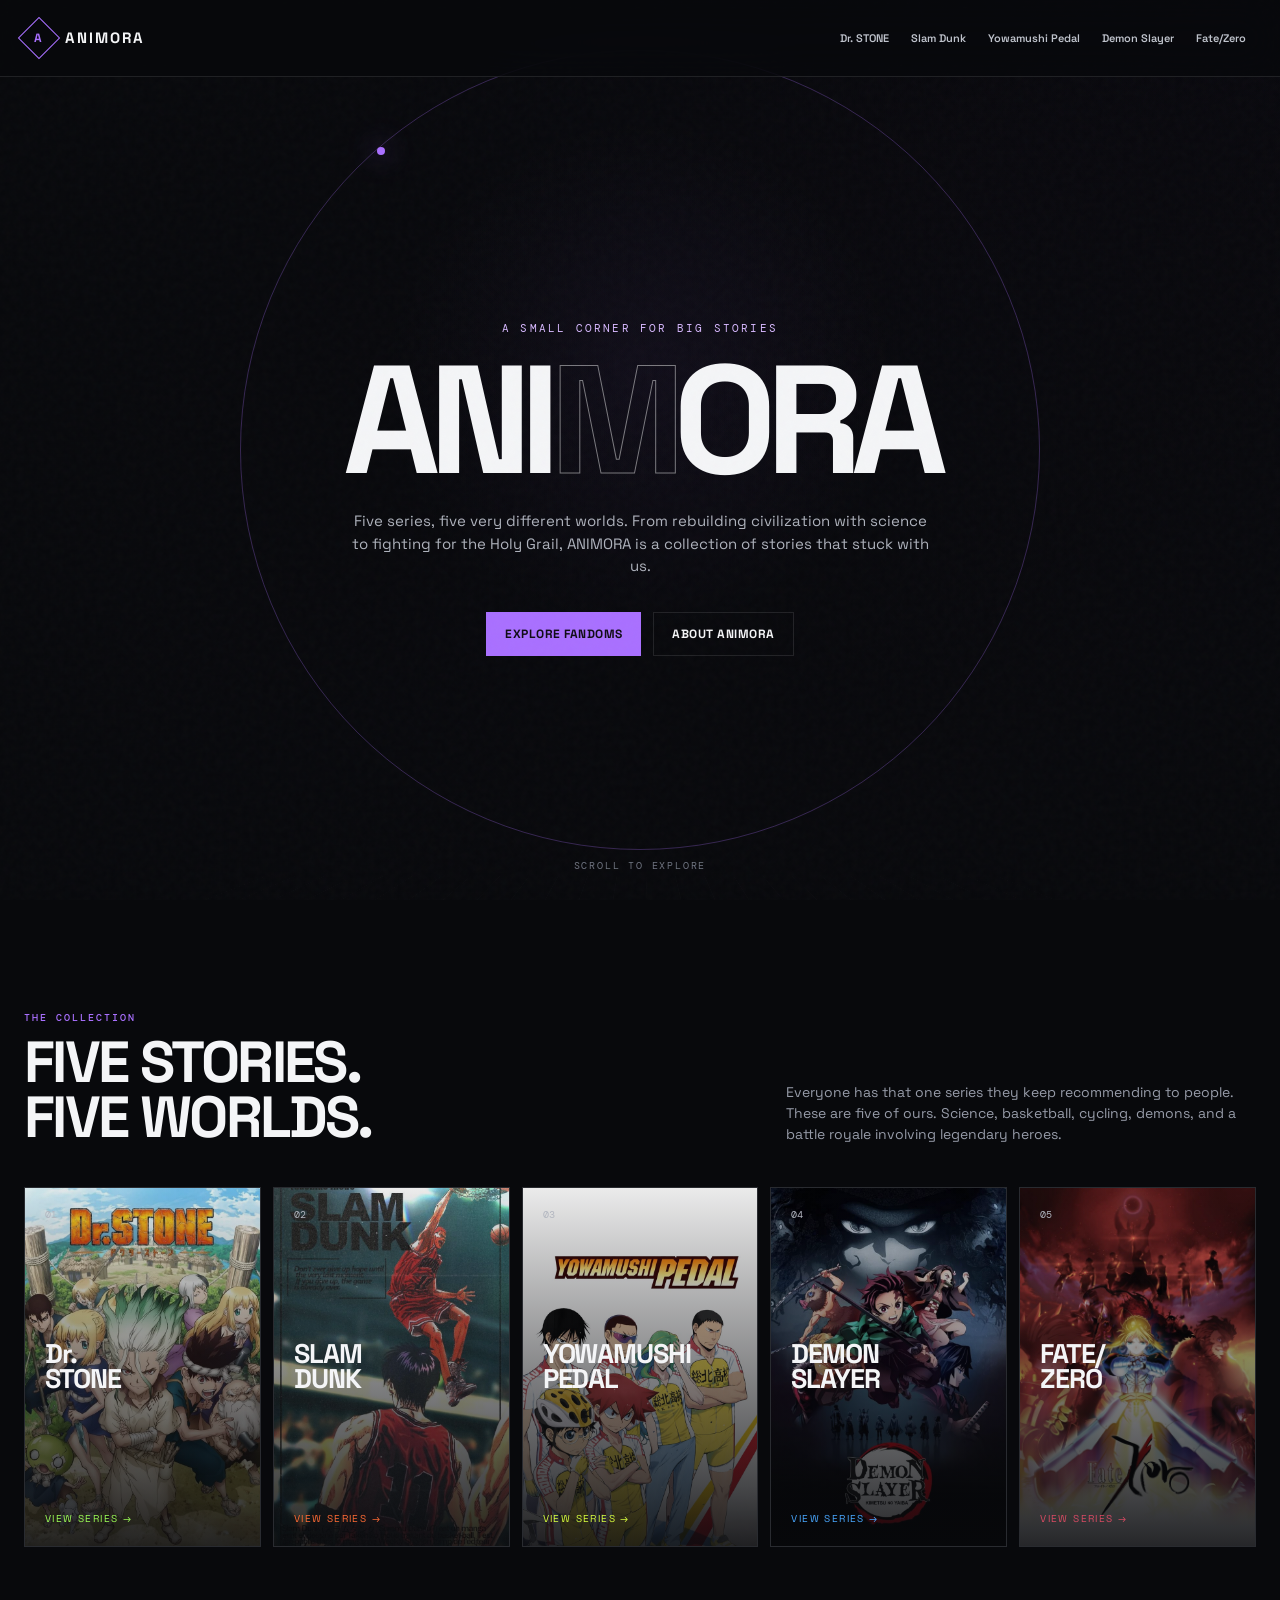
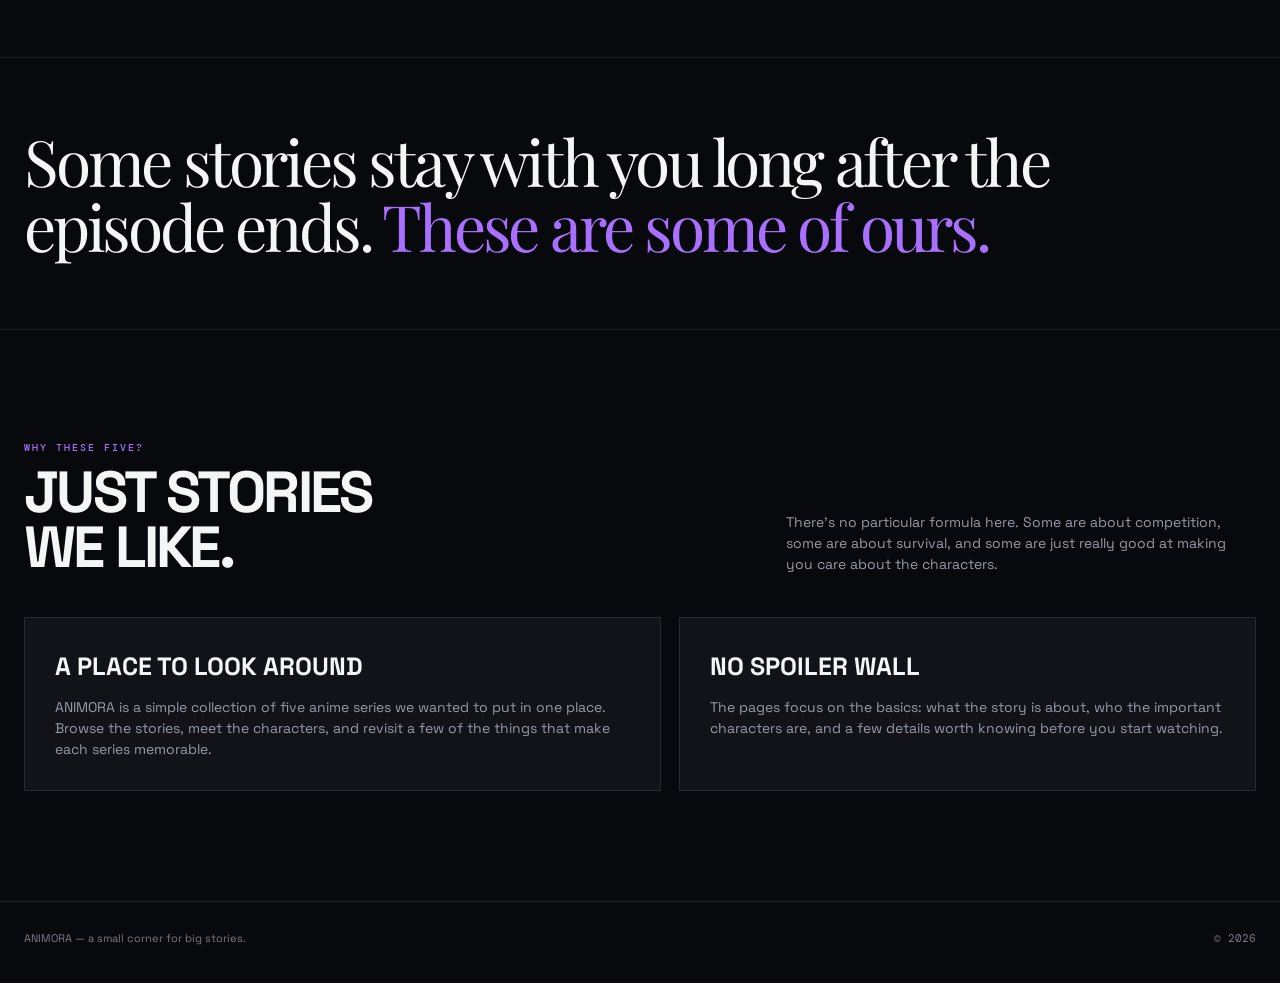
==== index.html @ 8fad2da7 "Update ANIMORA with anime images." ====
<!DOCTYPE html>
<html lang="en">
<head>
  <meta charset="UTF-8">
  <meta name="viewport" content="width=device-width, initial-scale=1.0">
  <title>ANIMORA — Anime Fandom Archive</title>
  <meta name="description" content="ANIMORA is a small corner for big anime stories. Explore Dr. STONE, Slam Dunk, Yowamushi Pedal, Demon Slayer, and Fate/Zero.">
  <link rel="stylesheet" href="css/style.css">
</head>
<body>

<nav class="nav">
  <div class="container nav-inner">
    <a href="index.html" class="logo" aria-label="ANIMORA home">
      <span class="logo-mark"><span>A</span></span>
      ANIMORA
    </a>

    <button class="menu-btn" aria-label="Open navigation" aria-expanded="false">☰</button>

    <div class="nav-links">
      <a href="dr-stone.html">Dr. STONE</a>
      <a href="slam-dunk.html">Slam Dunk</a>
      <a href="yowamushi-pedal.html">Yowamushi Pedal</a>
      <a href="demon-slayer.html">Demon Slayer</a>
      <a href="fate-zero.html">Fate/Zero</a>
    </div>
  </div>
</nav>


<main>
  <section class="hero" style="--hero-image:url('assets/backgrounds/animora-hero.jpg')">
    <div class="hero-bg"></div>
    <div class="grid"></div>
    <div class="orbit"></div>

    <div class="hero-content">
      <div class="kicker">A SMALL CORNER FOR BIG STORIES</div>
      <h1>ANI<span class="outline">M</span>ORA</h1>
      <p class="hero-copy">
        Five series, five very different worlds. From rebuilding civilization with science
        to fighting for the Holy Grail, ANIMORA is a collection of stories that stuck with us.
      </p>

      <div class="hero-actions">
        <a href="#fandoms" class="btn primary">EXPLORE FANDOMS</a>
        <a href="#about" class="btn">ABOUT ANIMORA</a>
      </div>
    </div>

    <div class="scroll-note">SCROLL TO EXPLORE</div>
  </section>

  <section class="section" id="fandoms">
    <div class="container">
      <div class="section-head reveal">
        <div>
          <div class="eyebrow">THE COLLECTION</div>
          <h2>FIVE STORIES.<br>FIVE WORLDS.</h2>
        </div>
        <p class="section-intro">
          Everyone has that one series they keep recommending to people.
          These are five of ours. Science, basketball, cycling, demons,
          and a battle royale involving legendary heroes.
        </p>
      </div>

      <div class="fandom-grid">
        <a class="fandom-card reveal" href="dr-stone.html" style="--card-accent:#9cff57">
          <div class="fandom-art"><img src="assets/backgrounds/dr-stone-bg.jpg" alt="Dr Stone anime artwork" loading="lazy"></div>
          <span class="fandom-number">01</span>
          <strong class="fandom-title">Dr.<br>STONE</strong>
          <span class="fandom-link">VIEW SERIES →</span>
        </a>

        <a class="fandom-card reveal" href="slam-dunk.html" style="--card-accent:#ff6b35">
          <div class="fandom-art"><img src="assets/backgrounds/slam-dunk-bg.jpg" alt="Slam Dunk anime artwork" loading="lazy"></div>
          <span class="fandom-number">02</span>
          <strong class="fandom-title">SLAM<br>DUNK</strong>
          <span class="fandom-link">VIEW SERIES →</span>
        </a>

        <a class="fandom-card reveal" href="yowamushi-pedal.html" style="--card-accent:#d9ff3f">
          <div class="fandom-art"><img src="assets/backgrounds/yowamushi-pedal-bg.jpg" alt="Yowamushi Pedal anime artwork" loading="lazy"></div>
          <span class="fandom-number">03</span>
          <strong class="fandom-title">YOWAMUSHI<br>PEDAL</strong>
          <span class="fandom-link">VIEW SERIES →</span>
        </a>

        <a class="fandom-card reveal" href="demon-slayer.html" style="--card-accent:#4aa8ff">
          <div class="fandom-art"><img src="assets/backgrounds/demon-slayer-bg.jpg" alt="Demon Slayer anime artwork" loading="lazy"></div>
          <span class="fandom-number">04</span>
          <strong class="fandom-title">DEMON<br>SLAYER</strong>
          <span class="fandom-link">VIEW SERIES →</span>
        </a>

        <a class="fandom-card reveal" href="fate-zero.html" style="--card-accent:#d84b63">
          <div class="fandom-art"><img src="assets/backgrounds/fate-zero-bg.jpg" alt="Fate Zero anime artwork" loading="lazy"></div>
          <span class="fandom-number">05</span>
          <strong class="fandom-title">FATE/<br>ZERO</strong>
          <span class="fandom-link">VIEW SERIES →</span>
        </a>
      </div>
    </div>
  </section>

  <section class="manifesto" id="about">
    <div class="container reveal">
      <p>
        Some stories stay with you long after the episode ends.
        <em>These are some of ours.</em>
      </p>
    </div>
  </section>

  <section class="section">
    <div class="container">
      <div class="section-head reveal">
        <div>
          <div class="eyebrow">WHY THESE FIVE?</div>
          <h2>JUST STORIES<br>WE LIKE.</h2>
        </div>
        <p class="section-intro">
          There's no particular formula here. Some are about competition,
          some are about survival, and some are just really good at making
          you care about the characters.
        </p>
      </div>

      <div class="content-grid">
        <article class="panel reveal">
          <h3>A PLACE TO LOOK AROUND</h3>
          <p>
            ANIMORA is a simple collection of five anime series we wanted
            to put in one place. Browse the stories, meet the characters,
            and revisit a few of the things that make each series memorable.
          </p>
        </article>

        <article class="panel reveal">
          <h3>NO SPOILER WALL</h3>
          <p>
            The pages focus on the basics: what the story is about,
            who the important characters are, and a few details worth knowing
            before you start watching.
          </p>
        </article>
      </div>
    </div>
  </section>
</main>


<footer class="footer">
  <div class="container footer-row">
    <span>ANIMORA — a small corner for big stories.</span>
    <span class="mono">© 2026</span>
  </div>
</footer>

<script src="js/script.js"></script>
</body>
</html>
---- css/style.css ----
@import url("https://fonts.googleapis.com/css2?family=DM+Mono:wght@400;500&family=Space+Grotesk:wght@400;500;600;700&family=Playfair+Display:wght@600;700&display=swap");

/* =========================================================
   01. TOKENS / RESET
========================================================= */
:root {
  --bg: #08090c;
  --panel: #111319;
  --panel-2: #171a22;
  --text: #f4f5f7;
  --muted: #969ba8;
  --line: rgba(255,255,255,.10);
  --accent: #a970ff;
  --accent-2: #d8b9ff;
  --max: 1240px;
  --ease: cubic-bezier(.22,1,.36,1);
}

* { box-sizing: border-box; margin: 0; padding: 0; }
html { scroll-behavior: smooth; }
body {
  min-width: 320px;
  overflow-x: hidden;
  background: var(--bg);
  color: var(--text);
  font-family: "Space Grotesk", system-ui, sans-serif;
  line-height: 1.5;
}
a { color: inherit; text-decoration: none; }
button { font: inherit; }
img { display: block; max-width: 100%; }
.container { width: min(var(--max), calc(100% - 48px)); margin-inline: auto; }
.mono { font-family: "DM Mono", monospace; }

/* =========================================================
   02. GLOBAL GRAIN
========================================================= */
body::before {
  content: "";
  position: fixed;
  inset: 0;
  z-index: 90;
  pointer-events: none;
  opacity: .035;
  background-image: url("data:image/svg+xml,%3Csvg viewBox='0 0 160 160' xmlns='http://www.w3.org/2000/svg'%3E%3Cfilter id='n'%3E%3CfeTurbulence type='fractalNoise' baseFrequency='.85' numOctaves='3' stitchTiles='stitch'/%3E%3C/filter%3E%3Crect width='100%25' height='100%25' filter='url(%23n)' opacity='.7'/%3E%3C/svg%3E");
}

/* =========================================================
   03. NAVIGATION
========================================================= */
.nav {
  position: fixed;
  inset: 0 0 auto;
  z-index: 100;
  border-bottom: 1px solid var(--line);
  background: rgba(8,9,12,.72);
  backdrop-filter: blur(18px);
}
.nav-inner { min-height: 76px; display: flex; align-items: center; gap: 28px; }
.logo { display: flex; align-items: center; gap: 11px; flex-shrink: 0; font-size: 15px; font-weight: 700; letter-spacing: .13em; }
.logo-mark { width: 30px; height: 30px; display: grid; place-items: center; border: 1px solid var(--accent); transform: rotate(45deg); }
.logo-mark span { color: var(--accent); font-size: 12px; transform: rotate(-45deg); }
.nav-links { margin-left: auto; display: flex; align-items: center; gap: 2px; }
.nav-links a { padding: 9px 10px; color: #bfc3cc; font-size: 11px; font-weight: 600; transition: color .25s ease; }
.nav-links a:hover, .nav-links a.active { color: var(--text); }
.nav-links a.active::after { content: ""; display: block; width: 100%; height: 2px; margin-top: 5px; background: var(--accent); }
.menu-btn { display: none; margin-left: auto; border: 0; background: none; color: var(--text); font-size: 24px; cursor: pointer; }

/* =========================================================
   04. HERO / BACKGROUNDS
========================================================= */
.hero { min-height: 100svh; position: relative; display: grid; place-items: center; overflow: hidden; }
.hero-bg {
  position: absolute;
  inset: 0;
  background-image:
    linear-gradient(90deg, rgba(8,9,12,.92) 0%, rgba(8,9,12,.52) 48%, rgba(8,9,12,.30) 100%),
    linear-gradient(180deg, rgba(8,9,12,.25), rgba(8,9,12,.78)),
    var(--hero-image),
    radial-gradient(circle at 50% 42%, color-mix(in srgb,var(--accent) 23%,transparent), transparent 30%),
    linear-gradient(145deg,#08090c,#0c0912 48%,#08090c);
  background-size: cover;
  background-position: center;
  transform: scale(1.02);
}
.hero-bg::after { content:""; position:absolute; inset:0; background:linear-gradient(0deg,rgba(8,9,12,.75),transparent 35%,rgba(8,9,12,.25)); }
.grid { position:absolute; inset:-20%; opacity:.10; background-image:linear-gradient(var(--line) 1px,transparent 1px),linear-gradient(90deg,var(--line) 1px,transparent 1px); background-size:70px 70px; transform:perspective(500px) rotateX(55deg) translateY(32%); transform-origin:center bottom; }
.orbit { position:absolute; width:min(72vw,800px); height:min(72vw,800px); border:1px solid color-mix(in srgb,var(--accent) 28%,transparent); border-radius:50%; animation:spin 30s linear infinite; }
.orbit::after { content:""; position:absolute; width:8px; height:8px; top:12%; left:17%; border-radius:50%; background:var(--accent); box-shadow:0 0 28px var(--accent); }
@keyframes spin { to { transform: rotate(360deg); } }
.hero-content { position:relative; z-index:2; width:min(900px,100%); padding-top:76px; text-align:center; }
.kicker, .eyebrow, .tag { font-family:"DM Mono",monospace; text-transform:uppercase; letter-spacing:.2em; }
.kicker { margin-bottom:24px; color:var(--accent-2); font-size:11px; }
.hero h1 { font-size:clamp(64px,12vw,154px); line-height:.78; font-weight:700; letter-spacing:-.075em; }
.hero h1 .outline { color:transparent; -webkit-text-stroke:1px rgba(255,255,255,.45); }
.hero-copy { max-width:590px; margin:30px auto 0; color:#aeb2bc; font-size:15px; }
.hero-actions { display:flex; justify-content:center; gap:12px; margin-top:34px; }
.btn { display:inline-block; padding:12px 18px; border:1px solid var(--line); font-size:12px; font-weight:700; letter-spacing:.04em; transition:transform .25s ease,border-color .25s ease; }
.btn.primary { border-color:var(--accent); background:var(--accent); color:#100c16; }
.btn:hover { transform:translateY(-2px); border-color:var(--accent); }
.scroll-note { position:absolute; bottom:28px; left:50%; transform:translateX(-50%); color:#6f7480; font:400 10px "DM Mono",monospace; letter-spacing:.18em; }

/* =========================================================
   05. LANDING / COLLECTION
========================================================= */
.section { padding:110px 0; }
.section-head { display:flex; justify-content:space-between; align-items:end; gap:30px; margin-bottom:42px; }
.eyebrow { margin-bottom:10px; color:var(--accent); font-size:10px; font-weight:500; }
.section h2 { font-size:clamp(32px,5vw,58px); line-height:.95; letter-spacing:-.045em; }
.section-intro { max-width:470px; color:var(--muted); font-size:14px; }
.fandom-grid { display:grid; grid-template-columns:repeat(5,1fr); gap:12px; }
.fandom-card { min-height:360px; position:relative; overflow:hidden; display:flex; flex-direction:column; justify-content:space-between; padding:20px; border:1px solid var(--line); background:var(--panel); transition:transform .35s var(--ease),border-color .35s ease; }
.fandom-card:hover { transform:translateY(-7px); border-color:color-mix(in srgb,var(--card-accent) 70%,transparent); }
.fandom-art { position:absolute; inset:0; overflow:hidden; background:var(--panel); }
.fandom-art::after { content:""; position:absolute; inset:0; background:linear-gradient(180deg,rgba(8,9,12,.08),rgba(8,9,12,.88)); }
.fandom-art img { width:100%; height:100%; object-fit:cover; object-position:center; filter:saturate(.92); }
.fandom-number,.fandom-title,.fandom-link { position:relative; z-index:2; }
.fandom-number { color:#b1b5bf; font:400 10px "DM Mono",monospace; }
.fandom-title { font-size:27px; line-height:.95; letter-spacing:-.04em; }
.fandom-link { color:var(--card-accent); font-size:10px; letter-spacing:.14em; text-transform:uppercase; }
.manifesto { padding:70px 0; border-top:1px solid var(--line); border-bottom:1px solid var(--line); }
.manifesto p { max-width:1050px; font-family:"Playfair Display",serif; font-size:clamp(28px,5vw,68px); line-height:1.02; letter-spacing:-.05em; }
.manifesto em { color:var(--accent); font-style:normal; }

/* =========================================================
   06. FANDOM PAGES
========================================================= */
.fandom-page { --accent:#9cff57; --accent-2:#57e6ff; }
.fandom-page .hero { min-height:82svh; place-items:end start; text-align:left; }
.fandom-page .hero-content { width:min(var(--max),calc(100% - 48px)); margin:auto; padding:150px 0 90px; text-align:left; }
.fandom-page .hero h1 { max-width:950px; font-size:clamp(62px,10vw,132px); }
.fandom-page .hero-copy { max-width:610px; margin:26px 0 0; }
.tag { display:inline-block; margin-bottom:18px; padding:6px 9px; border:1px solid color-mix(in srgb,var(--accent) 50%,transparent); color:var(--accent); font-size:9px; }
.content-grid { display:grid; grid-template-columns:1.05fr .95fr; gap:18px; }
.panel { padding:30px; border:1px solid var(--line); background:var(--panel); }
.panel h3 { margin-bottom:12px; font-size:25px; }
.panel p { color:var(--muted); font-size:14px; }
.character-grid { display:grid; grid-template-columns:repeat(3,1fr); gap:12px; }
.character { min-height:300px; position:relative; overflow:hidden; padding:0; border:1px solid var(--line); background:linear-gradient(145deg,#12151b,#0c0e13); }
.character::after { content:""; position:absolute; inset:0; background:linear-gradient(180deg,transparent 38%,rgba(8,9,12,.92) 100%); pointer-events:none; }
.character-image { width:100%; height:190px; object-fit:cover; object-position:center; filter:saturate(.9); }
.character .initials,.character h3,.character p { position:relative; z-index:2; margin-inline:20px; }
.character .initials { margin-top:-42px; color:color-mix(in srgb,var(--accent) 75%,white); font-size:30px; font-weight:700; letter-spacing:-.06em; }
.character h3 { margin-top:18px; font-size:20px; }
.character p { margin-top:5px; padding-bottom:20px; color:var(--muted); font-size:12px; }
.media-grid { display:grid; grid-template-columns:repeat(3,1fr); gap:12px; }
.media-card { overflow:hidden; border:1px solid var(--line); background:var(--panel); }
.media-art { aspect-ratio:4/3; position:relative; overflow:hidden; display:grid; place-items:center; }
.media-art img { position:absolute; inset:0; width:100%; height:100%; object-fit:cover; filter:saturate(.85); }
.media-art::after { content:""; position:absolute; inset:0; background:linear-gradient(180deg,rgba(8,9,12,.05),rgba(8,9,12,.70)); }
.media-art span { position:relative; z-index:2; font-size:38px; font-weight:700; letter-spacing:-.06em; text-shadow:0 3px 20px #000; }
.media-card figcaption { padding:14px; color:#a6aab4; font-size:11px; }
.fact-grid { display:grid; grid-template-columns:repeat(4,1fr); gap:12px; }
.fact { padding:14px 16px; border-left:2px solid var(--accent); background:var(--panel); }
.fact strong { display:block; font-size:22px; }
.fact span { color:var(--muted); font-size:11px; }

/* =========================================================
   07. FOOTER / MOTION
========================================================= */
.footer { padding:28px 0 36px; border-top:1px solid var(--line); color:#777c88; font-size:11px; }
.footer-row { display:flex; justify-content:space-between; gap:20px; }
.reveal { opacity:0; transform:translateY(18px); transition:.7s var(--ease); }
.reveal.show { opacity:1; transform:none; }

/* =========================================================
   08. RESPONSIVE
========================================================= */
@media (max-width:1050px) {
  .nav-links a { padding-inline:6px; font-size:10px; }
  .fandom-grid { grid-template-columns:repeat(2,1fr); }
  .character-grid { grid-template-columns:repeat(2,1fr); }
}

@media (max-width:760px) {
  .container { width:min(var(--max),calc(100% - 32px)); }
  .nav-inner { min-height:68px; }
  .menu-btn { display:block; }
  .nav-links { display:none; position:absolute; top:68px; left:16px; right:16px; padding:10px; flex-direction:column; align-items:stretch; border:1px solid var(--line); background:#0d0f14; }
  .nav-links.open { display:flex; }
  .nav-links a { padding:12px; }
  .hero h1 { font-size:clamp(58px,18vw,100px); }
  .hero-bg { background-position:65% center; }
  .section { padding:80px 0; }
  .section-head { display:block; }
  .section-intro { margin-top:18px; }
  .fandom-grid,.character-grid,.media-grid,.fact-grid,.content-grid { grid-template-columns:1fr; }
  .fandom-card { min-height:300px; }
  .fandom-page .hero { min-height:90svh; }
  .fandom-page .hero-content { width:min(var(--max),calc(100% - 32px)); padding:130px 0 70px; }
  .character { min-height:330px; }
  .character-image { height:220px; }
  .footer-row { display:block; }
  .footer-row > * + * { margin-top:8px; }
}

@media (prefers-reduced-motion:reduce) {
  html { scroll-behavior:auto; }
  *,*::before,*::after { animation-duration:.01ms !important; transition-duration:.01ms !important; }
}
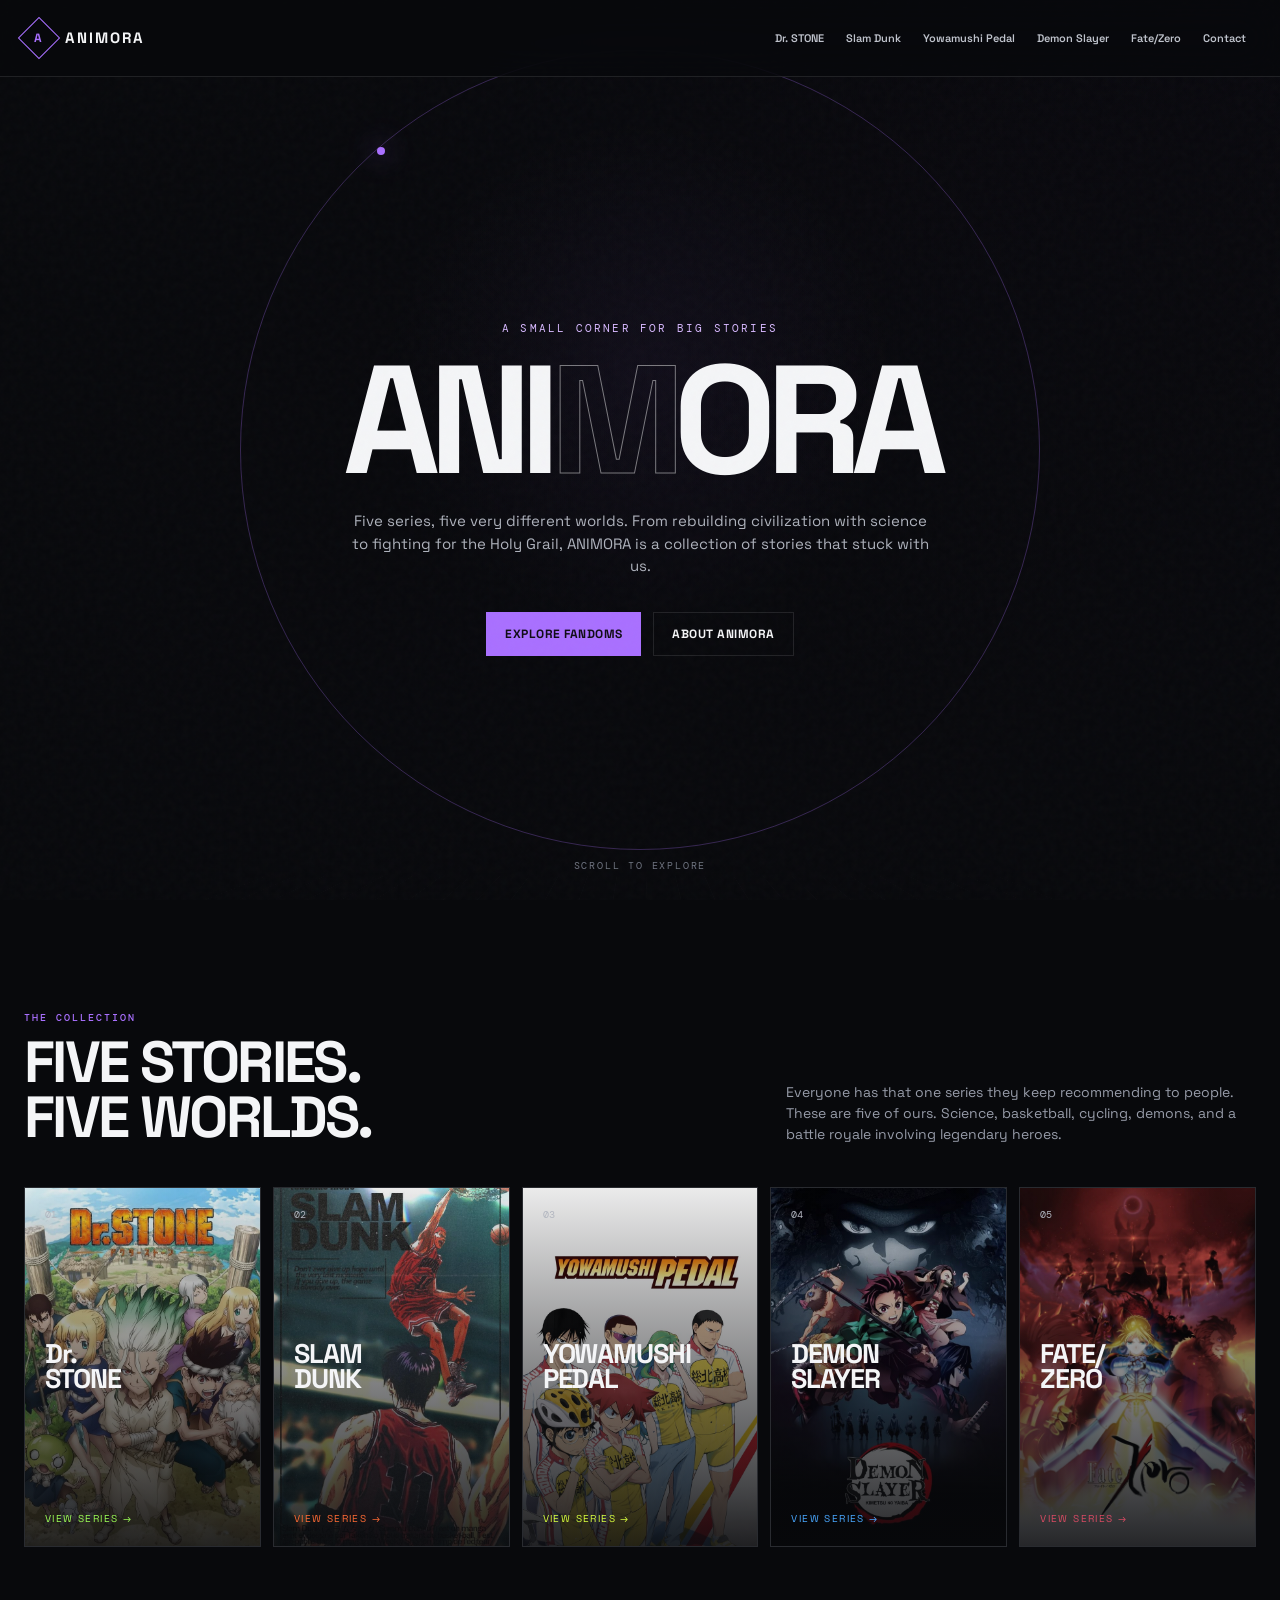
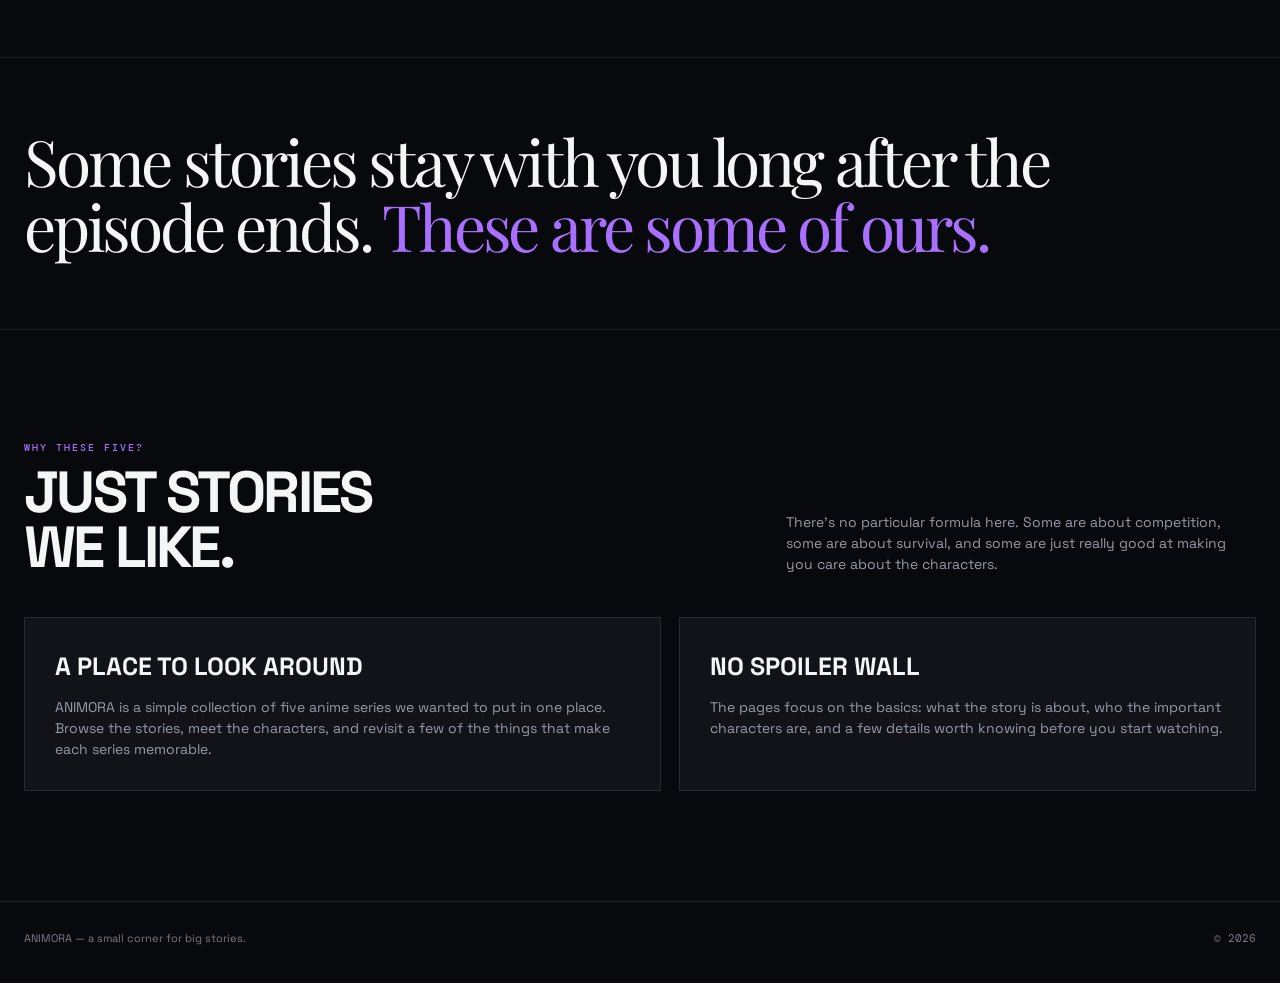
==== commit fa90a1c5: "Add contact page and update navigation links across multiple HTML files" ====
--- a/index.html
+++ b/index.html
@@ -24,6 +24,7 @@
       <a href="yowamushi-pedal.html">Yowamushi Pedal</a>
       <a href="demon-slayer.html">Demon Slayer</a>
       <a href="fate-zero.html">Fate/Zero</a>
+      <a href="contact.html">Contact</a>
     </div>
   </div>
 </nav>
